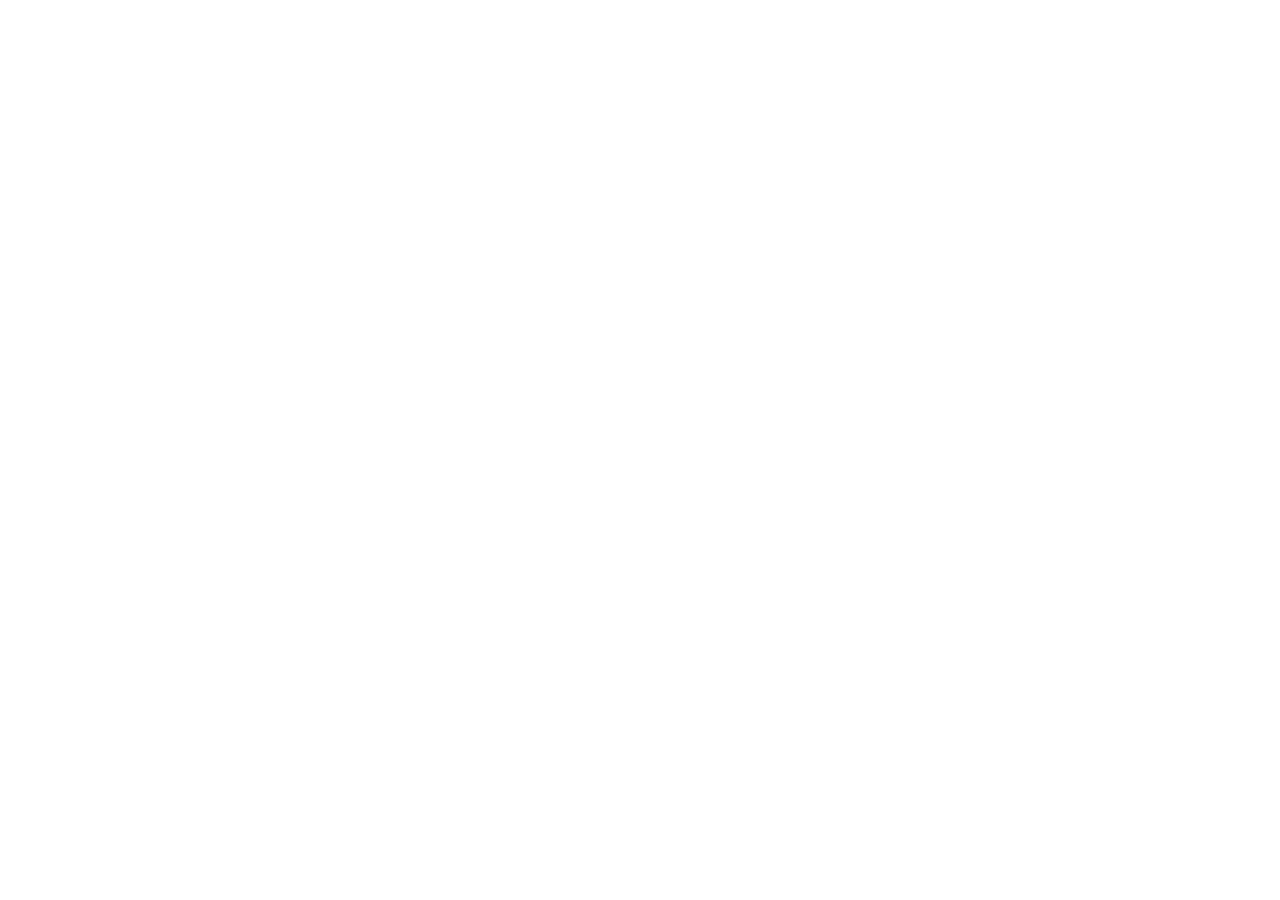
==== index.html @ faf5fdf2 "Initialize ROLEX V2.0 repository" ====
<!DOCTYPE html>
<html lang="en">
<head>
  <meta charset="UTF-8">
  <meta name="viewport" content="width=device-width, initial-scale=1.0">
  <title>ROLEX AI · Neon Horizon</title>
  <link rel="stylesheet" href="rolex.css">
  <script src="https://sites.super.myninja.ai/_assets/ninja-daytona-script.js"></script>
</head>
<body>
  <!-- Full source uploaded by user; placeholder initialization commit -->
  <main id="app"></main>
</body>
</html>
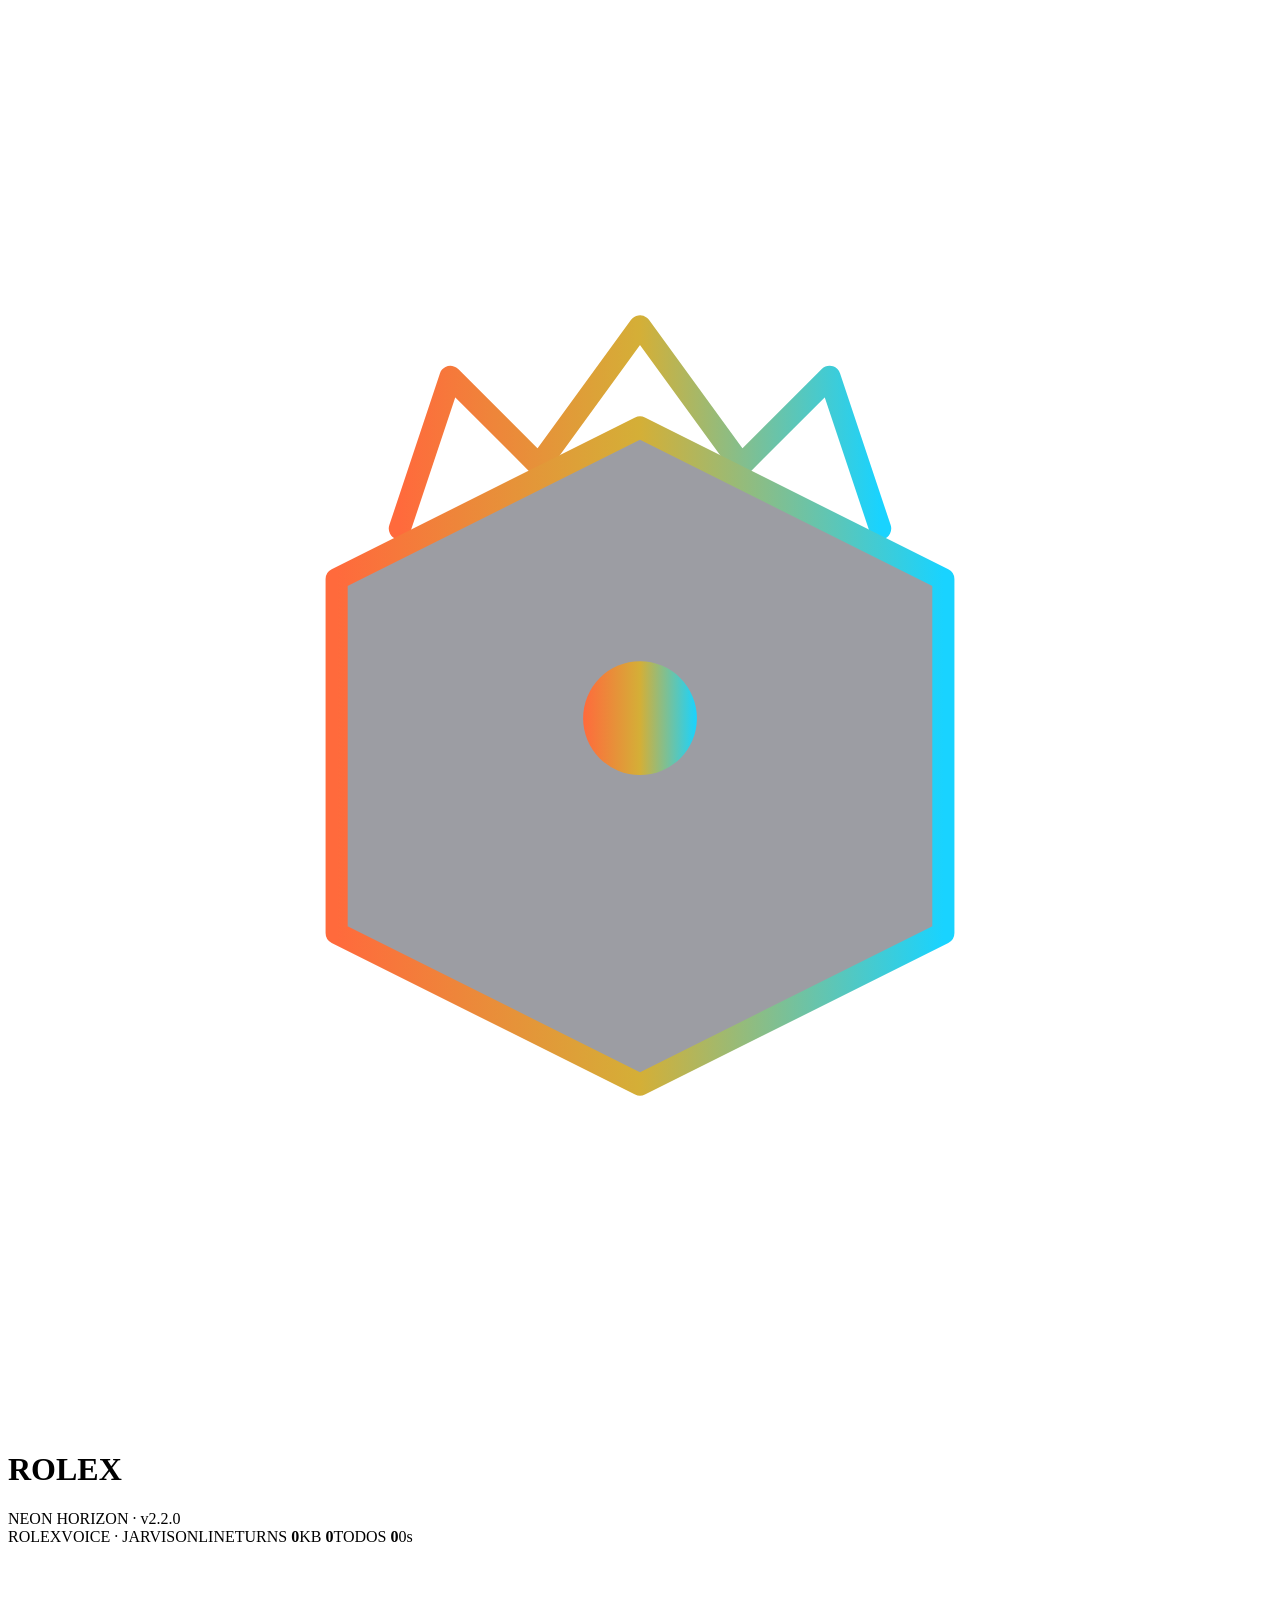
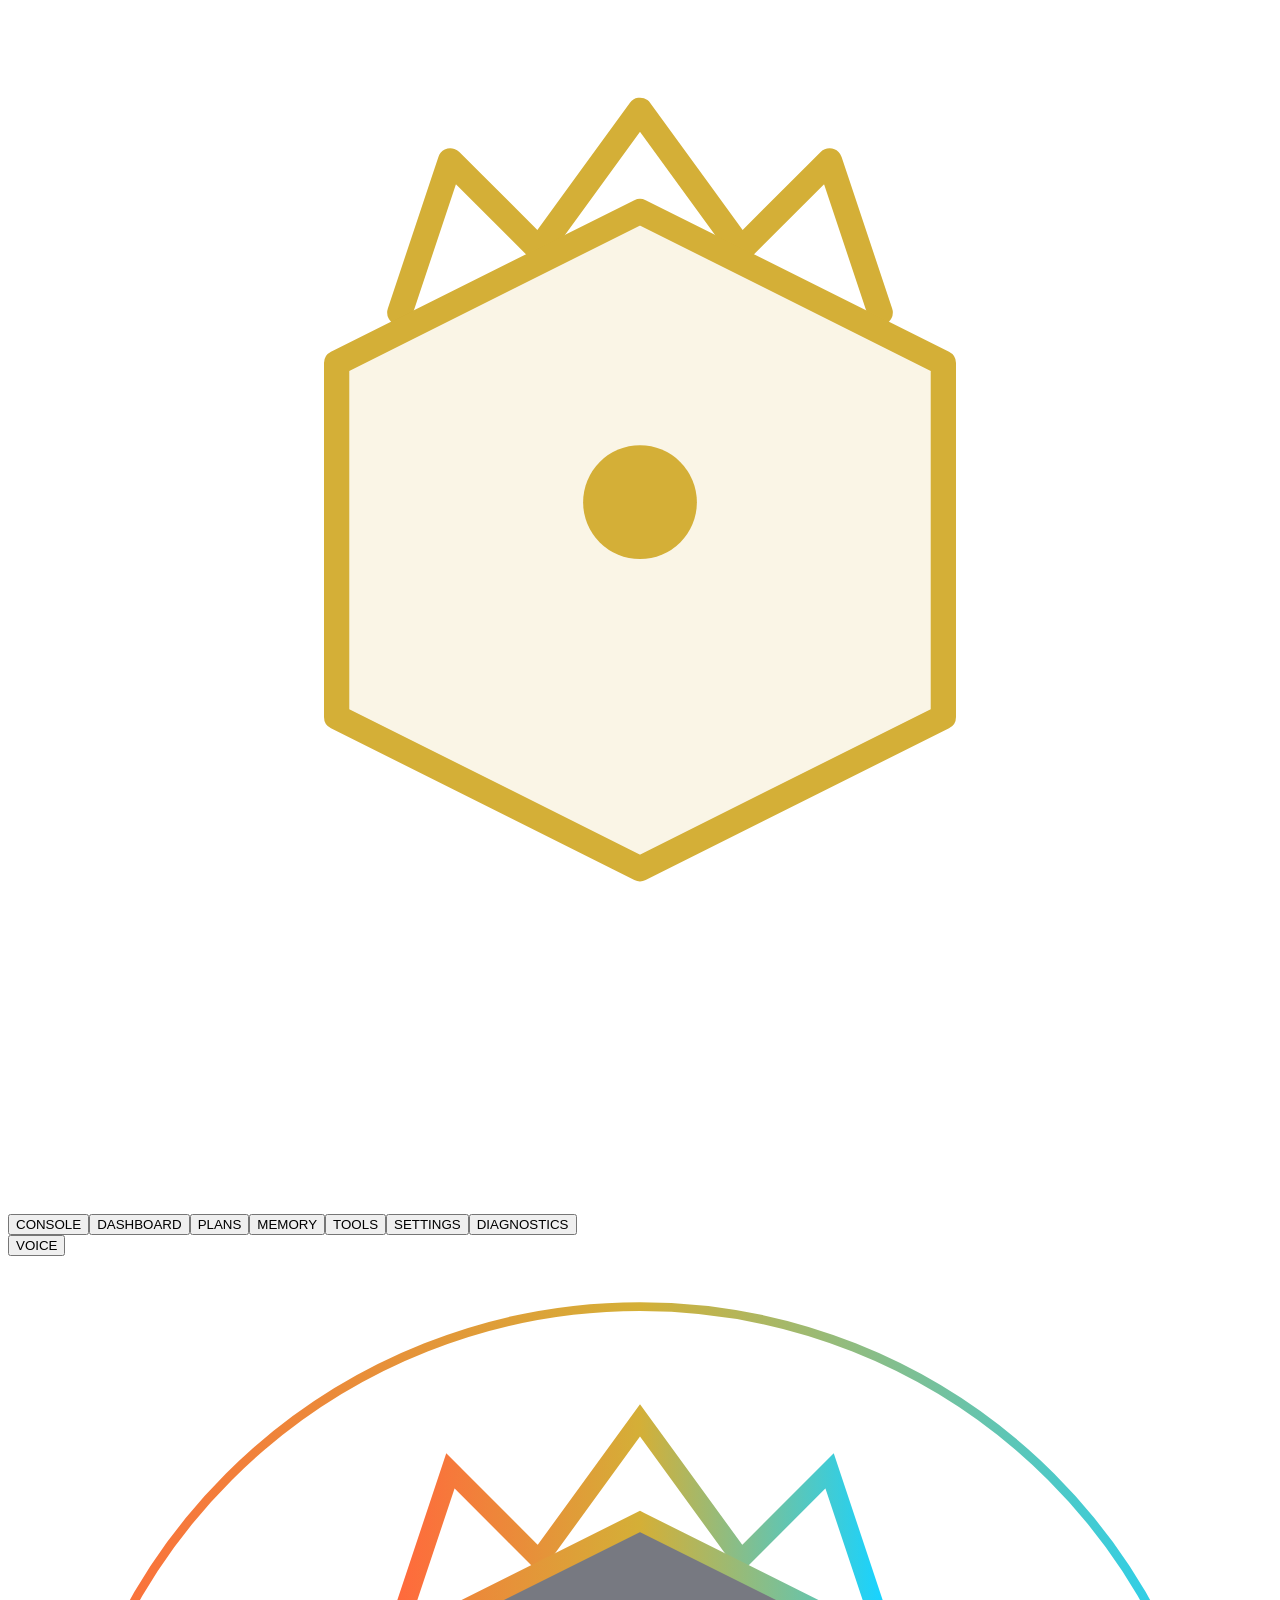
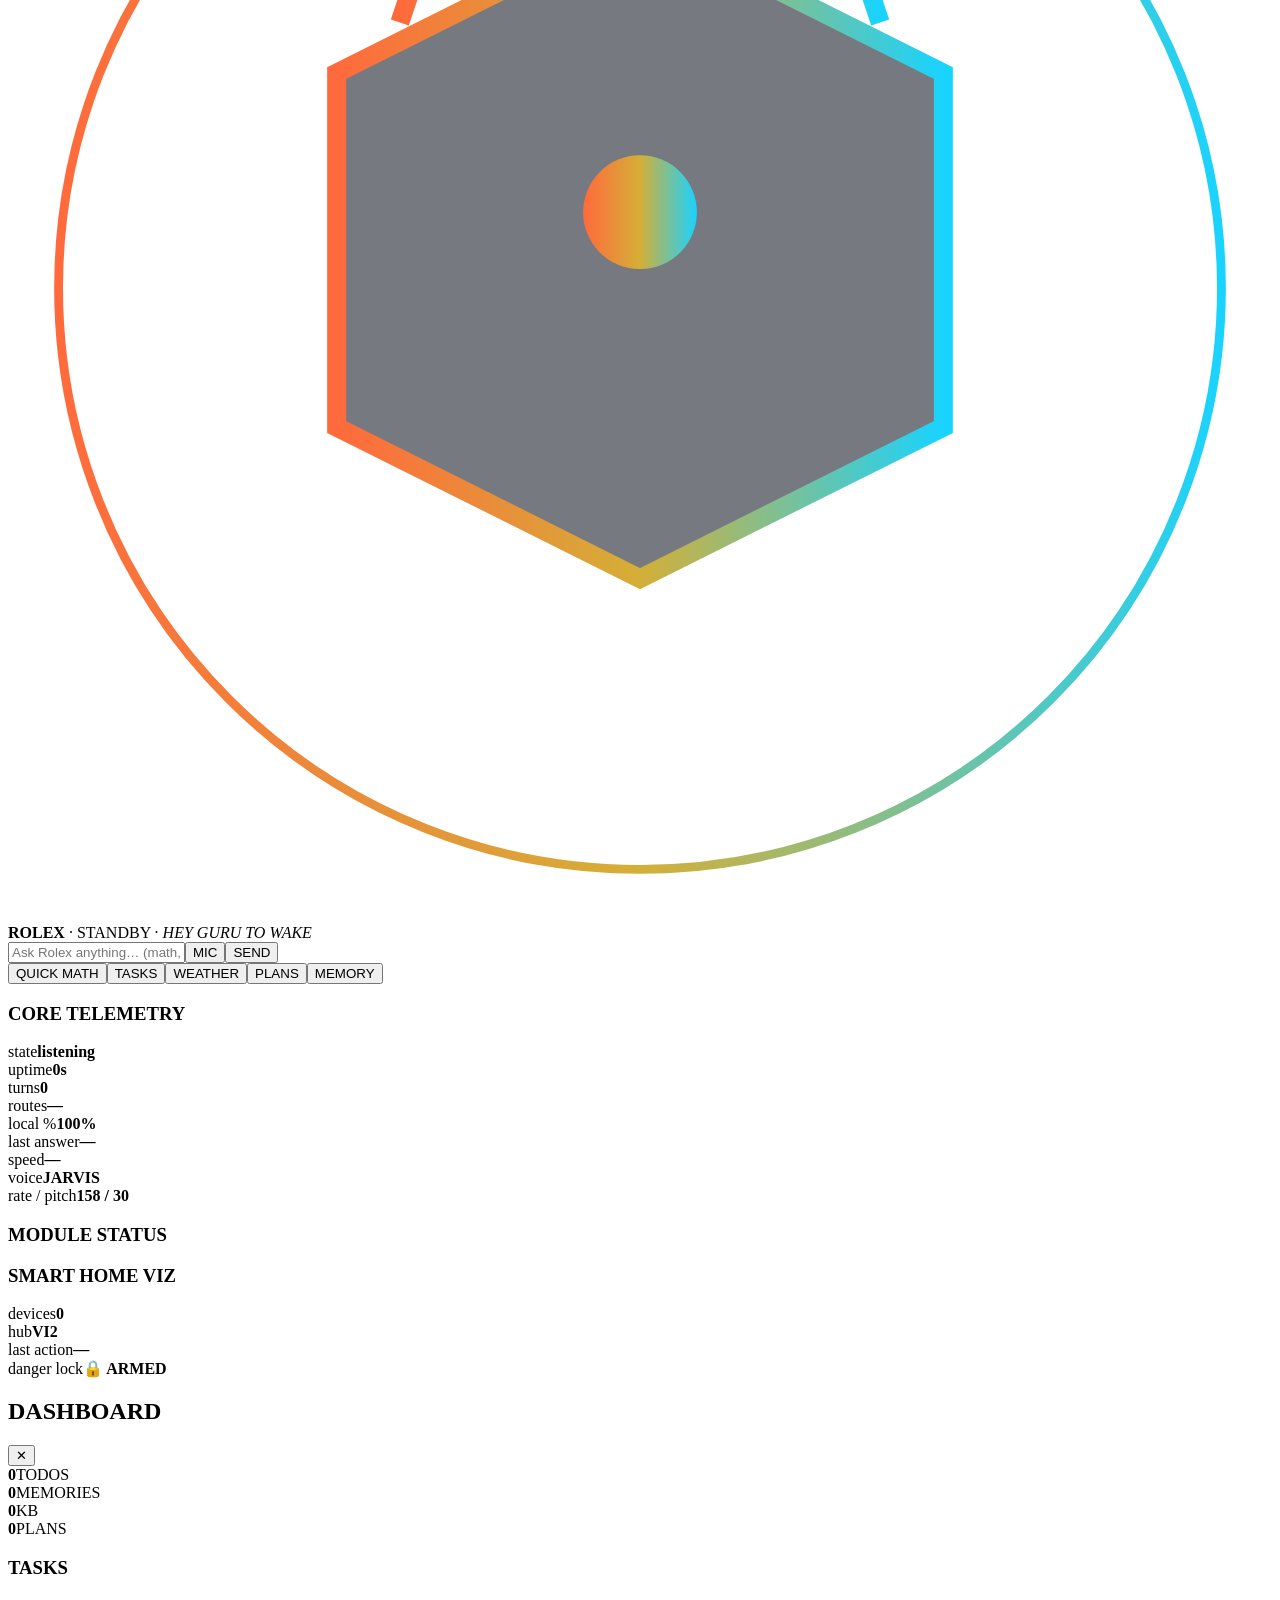
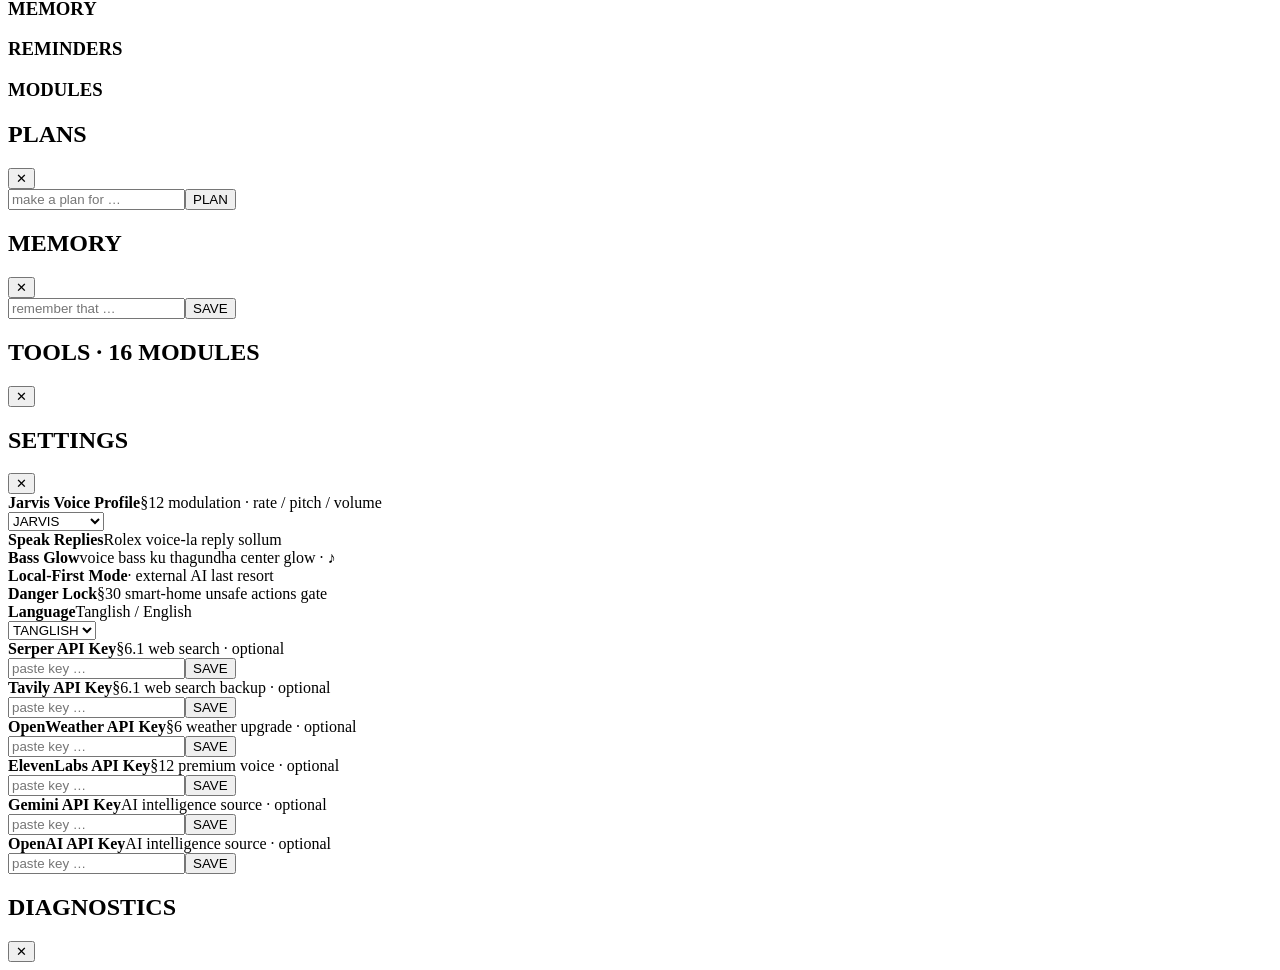
==== commit b0c1e929: "Push complete uploaded Rolex V2.0 HTML source" ====
--- a/index.html
+++ b/index.html
@@ -1,14 +1,21 @@
 <!DOCTYPE html>
 <html lang="en">
 <head>
-  <meta charset="UTF-8">
-  <meta name="viewport" content="width=device-width, initial-scale=1.0">
-  <title>ROLEX AI · Neon Horizon</title>
-  <link rel="stylesheet" href="rolex.css">
-  <script src="https://sites.super.myninja.ai/_assets/ninja-daytona-script.js"></script>
+<meta charset="UTF-8">
+<meta name="viewport" content="width=device-width, initial-scale=1.0">
+<meta name="theme-color" content="#04060f">
+<title>ROLEX AI &#183; Neon Horizon</title>
+<link rel="stylesheet" href="rolex.css">
+<link rel="icon" href="data:image/svg+xml,<svg xmlns='http://www.w3.org/2000/svg' viewBox='0 0 24 24'><text y='19' font-size='19'>&#128081;</text></svg>">
+<script src="https://sites.super.myninja.ai/_assets/ninja-daytona-script.js"></script>
 </head>
 <body>
-  <!-- Full source uploaded by user; placeholder initialization commit -->
-  <main id="app"></main>
+<canvas id="fx"></canvas>
+<div id="splash"><svg class="scrown" viewBox="0 0 200 200" fill="none"><defs><linearGradient id="spSplit" x1="0" y1="0" x2="1" y2="0"><stop offset="0" stop-color="#ff6a3c"/><stop offset=".5" stop-color="#d4af37"/><stop offset="1" stop-color="#19d3ff"/></linearGradient></defs><path d="M62 58 L70 34 L84 48 L100 26 L116 48 L130 34 L138 58" stroke="url(#spSplit)" stroke-width="3.5" stroke-linejoin="round" stroke-linecap="round"/><path d="M100 42 L148 66 L148 122 L100 146 L52 122 L52 66 Z" stroke="url(#spSplit)" stroke-width="3.5" stroke-linejoin="round" fill="rgba(8,12,26,.4)"/><circle cx="100" cy="88" r="9" fill="url(#spSplit)"/></svg><h1>ROLEX</h1><div class="sline"></div><div class="sver">NEON HORIZON &#183; v2.2.0</div><div class="sbar"><i></i></div></div>
+<div id="app"><header id="topbar"><span class="brand">ROLEX</span><span id="voice-badge">VOICE &#183; JARVIS</span><span class="tspacer"></span><span class="chip"><i id="state-dot"></i><span id="state-txt">ONLINE</span></span><span class="chip">TURNS <b id="stat-turns">0</b></span><span class="chip">KB <b id="stat-kb">0</b></span><span class="chip">TODOS <b id="stat-todos">0</b></span><span class="chip" id="stat-uptime">0s</span></header>
+<nav id="rail"><div class="crown" title="ROLEX &#183; Home"><svg viewBox="0 0 200 200" fill="none"><path d="M62 58 L70 34 L84 48 L100 26 L116 48 L130 34 L138 58" stroke="#d4af37" stroke-width="4" stroke-linejoin="round" stroke-linecap="round"/><path d="M100 42 L148 66 L148 122 L100 146 L52 122 L52 66 Z" stroke="#d4af37" stroke-width="4" stroke-linejoin="round" fill="rgba(212,175,55,.12)"/><circle cx="100" cy="88" r="9" fill="#d4af37"/></svg></div><div class="rail-sep"></div><button class="rail-btn active" data-view="chat" data-tip="CONSOLE">CONSOLE</button><button class="rail-btn" data-view="dash" data-tip="DASHBOARD">DASHBOARD</button><button class="rail-btn" data-view="plans" data-tip="PLANS">PLANS</button><button class="rail-btn" data-view="memory" data-tip="MEMORY">MEMORY</button><button class="rail-btn" data-view="tools" data-tip="TOOLS">TOOLS</button><button class="rail-btn" data-view="settings" data-tip="SETTINGS">SETTINGS</button><button class="rail-btn" data-view="diag" data-tip="DIAGNOSTICS">DIAGNOSTICS</button><div class="rail-sep"></div><button class="rail-btn" id="rail-voice" data-tip="JARVIS VOICE">VOICE</button></nav>
+<main id="main"><section id="stage"><div id="halo"></div><div id="orb-zone"><div id="orbit"></div><svg id="orb" viewBox="0 0 200 200"><defs><linearGradient id="fireGrad" x1="0" y1="0" x2="0" y2="1"><stop offset="0" stop-color="#ffb347"/><stop offset="1" stop-color="#ff3b1f"/></linearGradient><linearGradient id="iceGrad" x1="0" y1="0" x2="0" y2="1"><stop offset="0" stop-color="#19d3ff"/><stop offset="1" stop-color="#7f7bff"/></linearGradient><linearGradient id="splitGrad" x1="0" y1="0" x2="1" y2="0"><stop offset="0" stop-color="#ff6a3c"/><stop offset=".5" stop-color="#d4af37"/><stop offset="1" stop-color="#19d3ff"/></linearGradient></defs><circle class="em-ring" cx="100" cy="100" r="92" fill="none" stroke="url(#splitGrad)" stroke-width="1.4"/><path d="M62 58 L70 34 L84 48 L100 26 L116 48 L130 34 L138 58" fill="none" stroke="url(#splitGrad)" stroke-width="3"/><path d="M100 42 L148 66 L148 122 L100 146 L52 122 L52 66 Z" fill="rgba(8,12,26,.55)" stroke="url(#splitGrad)" stroke-width="3"/><circle class="em-core" cx="100" cy="88" r="9" fill="url(#splitGrad)"/></svg><div id="orb-status"><b>ROLEX</b> &#183; STANDBY &#183; <em>HEY GURU TO WAKE</em></div><div id="wave"></div></div><div id="console"><div id="stream"></div><div id="composer"><input id="input" type="text" autocomplete="off" spellcheck="false" placeholder="Ask Rolex anything&#8230; (math, tasks, weather, plans, memory)"><button id="btn-mic" title="Voice input">MIC</button><button id="btn-send" title="Send">SEND</button></div><div class="quick"><button data-q="2+2*10^3">QUICK MATH</button><button data-q="show my tasks">TASKS</button><button data-q="chennai la weather enna">WEATHER</button><button data-q="make a plan for ooty trip">PLANS</button><button data-q="recall my bike">MEMORY</button></div></div></section></main>
+<aside id="dock"><div class="glass" id="telemetry"><h3>CORE TELEMETRY</h3><div class="trow"><span>state</span><b id="t-state" class="gold">listening</b></div><div class="trow"><span>uptime</span><b id="t-uptime">0s</b></div><div class="trow"><span>turns</span><b id="t-turns">0</b></div><div class="trow"><span>routes</span><b id="t-routes">&#8212;</b></div><div class="trow"><span>local %</span><b id="t-localpct" class="gold">100%</b></div><div class="meter"><i id="t-meter"></i></div><div class="trow"><span>last answer</span><b id="t-last">&#8212;</b></div><div class="trow"><span>speed</span><b id="t-speed">&#8212;</b></div><div class="trow"><span>voice</span><b id="t-voice" class="gold">JARVIS</b></div><div class="trow"><span>rate / pitch</span><b><span id="t-vrate">158</span> / <span id="t-vpitch">30</span></b></div></div><div class="glass"><h3>MODULE STATUS</h3><div id="mod-grid"></div></div><div class="glass smviz"><h3>SMART HOME VIZ</h3><div class="srow"><span>devices</span><b id="t-sm-count">0</b></div><div class="srow"><span>hub</span><b id="t-sm-hub">VI2</b></div><div class="srow"><span>last action</span><b id="t-sm-last">&#8212;</b></div><div class="srow"><span>danger lock</span><b class="armed">&#128274; ARMED</b></div></div></aside></div>
+<div id="views"><div class="win" id="view-chat"><div class="winbody"></div></div><div class="win" id="view-dash"><div class="winhead"><h2>DASHBOARD</h2><button class="wclose">&#10005;</button></div><div class="winbody"><div class="statgrid"><div class="stat"><b id="d-todos">0</b><span>TODOS</span></div><div class="stat"><b id="d-mem">0</b><span>MEMORIES</span></div><div class="stat"><b id="d-kb">0</b><span>KB</span></div><div class="stat"><b id="d-plans">0</b><span>PLANS</span></div></div><h3 class="sub">TASKS</h3><div id="d-tasklist"></div><h3 class="sub">MEMORY</h3><div id="d-memlist"></div><h3 class="sub">REMINDERS</h3><div id="d-reminders"></div><h3 class="sub">MODULES</h3><div id="d-modgrid"></div></div></div><div class="win" id="view-plans"><div class="winhead"><h2>PLANS</h2><button class="wclose">&#10005;</button></div><div class="winbody"><div class="mini-add"><input class="setin" id="plan-input" type="text" placeholder="make a plan for &#8230;"><button class="setbtn keybtn" id="plan-btn">PLAN</button></div><div id="plan-list"></div></div></div><div class="win" id="view-memory"><div class="winhead"><h2>MEMORY</h2><button class="wclose">&#10005;</button></div><div class="winbody"><div class="mini-add"><input class="setin" id="mem-input" type="text" placeholder="remember that &#8230;"><button class="setbtn keybtn" id="mem-btn">SAVE</button></div><div id="mem-list"></div></div></div><div class="win" id="view-tools"><div class="winhead"><h2>TOOLS &#183; 16 MODULES</h2><button class="wclose">&#10005;</button></div><div class="winbody"><div id="cap-list"></div></div></div><div class="win" id="view-settings"><div class="winhead"><h2>SETTINGS</h2><button class="wclose">&#10005;</button></div><div class="winbody"><div class="setrow"><div class="setlabel"><b>Jarvis Voice Profile</b><span>&#167;12 modulation &#183; rate / pitch / volume</span></div><select class="setsel" id="set-voice"><option value="jarvis">JARVIS</option><option value="assistant">ASSISTANT</option><option value="narrator">NARRATOR</option></select></div><div class="setrow"><div class="setlabel"><b>Speak Replies</b><span>Rolex voice-la reply sollum</span></div><div class="toggle" id="set-speak"></div></div><div class="setrow"><div class="setlabel"><b>Bass Glow</b><span>voice bass ku thagundha center glow &#183; &#9834;</span></div><div class="toggle on" id="set-bass"></div></div><div class="setrow"><div class="setlabel"><b>Local-First Mode</b><span>&#183; external AI last resort</span></div><div class="toggle on" id="set-localfirst"></div></div><div class="setrow"><div class="setlabel"><b>Danger Lock</b><span>&#167;30 smart-home unsafe actions gate</span></div><div class="toggle on" id="set-dangerlock"></div></div><div class="setrow"><div class="setlabel"><b>Language</b><span>Tanglish / English</span></div><select class="setsel" id="set-lang"><option value="tanglish">TANGLISH</option><option value="english">ENGLISH</option></select></div><div class="setrow"><div class="setlabel"><b>Serper API Key</b><span>&#167;6.1 web search &#183; optional</span></div><input class="setin" id="set-serper" type="password" placeholder="paste key &#8230;"><button class="setbtn keybtn" id="set-serper-save">SAVE</button></div><div class="setrow"><div class="setlabel"><b>Tavily API Key</b><span>&#167;6.1 web search backup &#183; optional</span></div><input class="setin" id="set-tavily" type="password" placeholder="paste key &#8230;"><button class="setbtn keybtn" id="set-tavily-save">SAVE</button></div><div class="setrow"><div class="setlabel"><b>OpenWeather API Key</b><span>&#167;6 weather upgrade &#183; optional</span></div><input class="setin" id="set-openweather" type="password" placeholder="paste key &#8230;"><button class="setbtn keybtn" id="set-openweather-save">SAVE</button></div><div class="setrow"><div class="setlabel"><b>ElevenLabs API Key</b><span>&#167;12 premium voice &#183; optional</span></div><input class="setin" id="set-elevenlabs" type="password" placeholder="paste key &#8230;"><button class="setbtn keybtn" id="set-elevenlabs-save">SAVE</button></div><div class="setrow"><div class="setlabel"><b>Gemini API Key</b><span>AI intelligence source &#183; optional</span></div><input class="setin" id="set-gemini" type="password" placeholder="paste key &#8230;"><button class="setbtn keybtn" id="set-gemini-save">SAVE</button></div><div class="setrow"><div class="setlabel"><b>OpenAI API Key</b><span>AI intelligence source &#183; optional</span></div><input class="setin" id="set-openai" type="password" placeholder="paste key &#8230;"><button class="setbtn keybtn" id="set-openai-save">SAVE</button></div></div></div><div class="win" id="view-diag"><div class="winhead"><h2>DIAGNOSTICS</h2><button class="wclose">&#10005;</button></div><div class="winbody"><div id="diag-pills"></div><div id="diaglog-body"></div></div></div></div><div id="toasts"></div><script src="rolex.js"></script>
 </body>
 </html>
